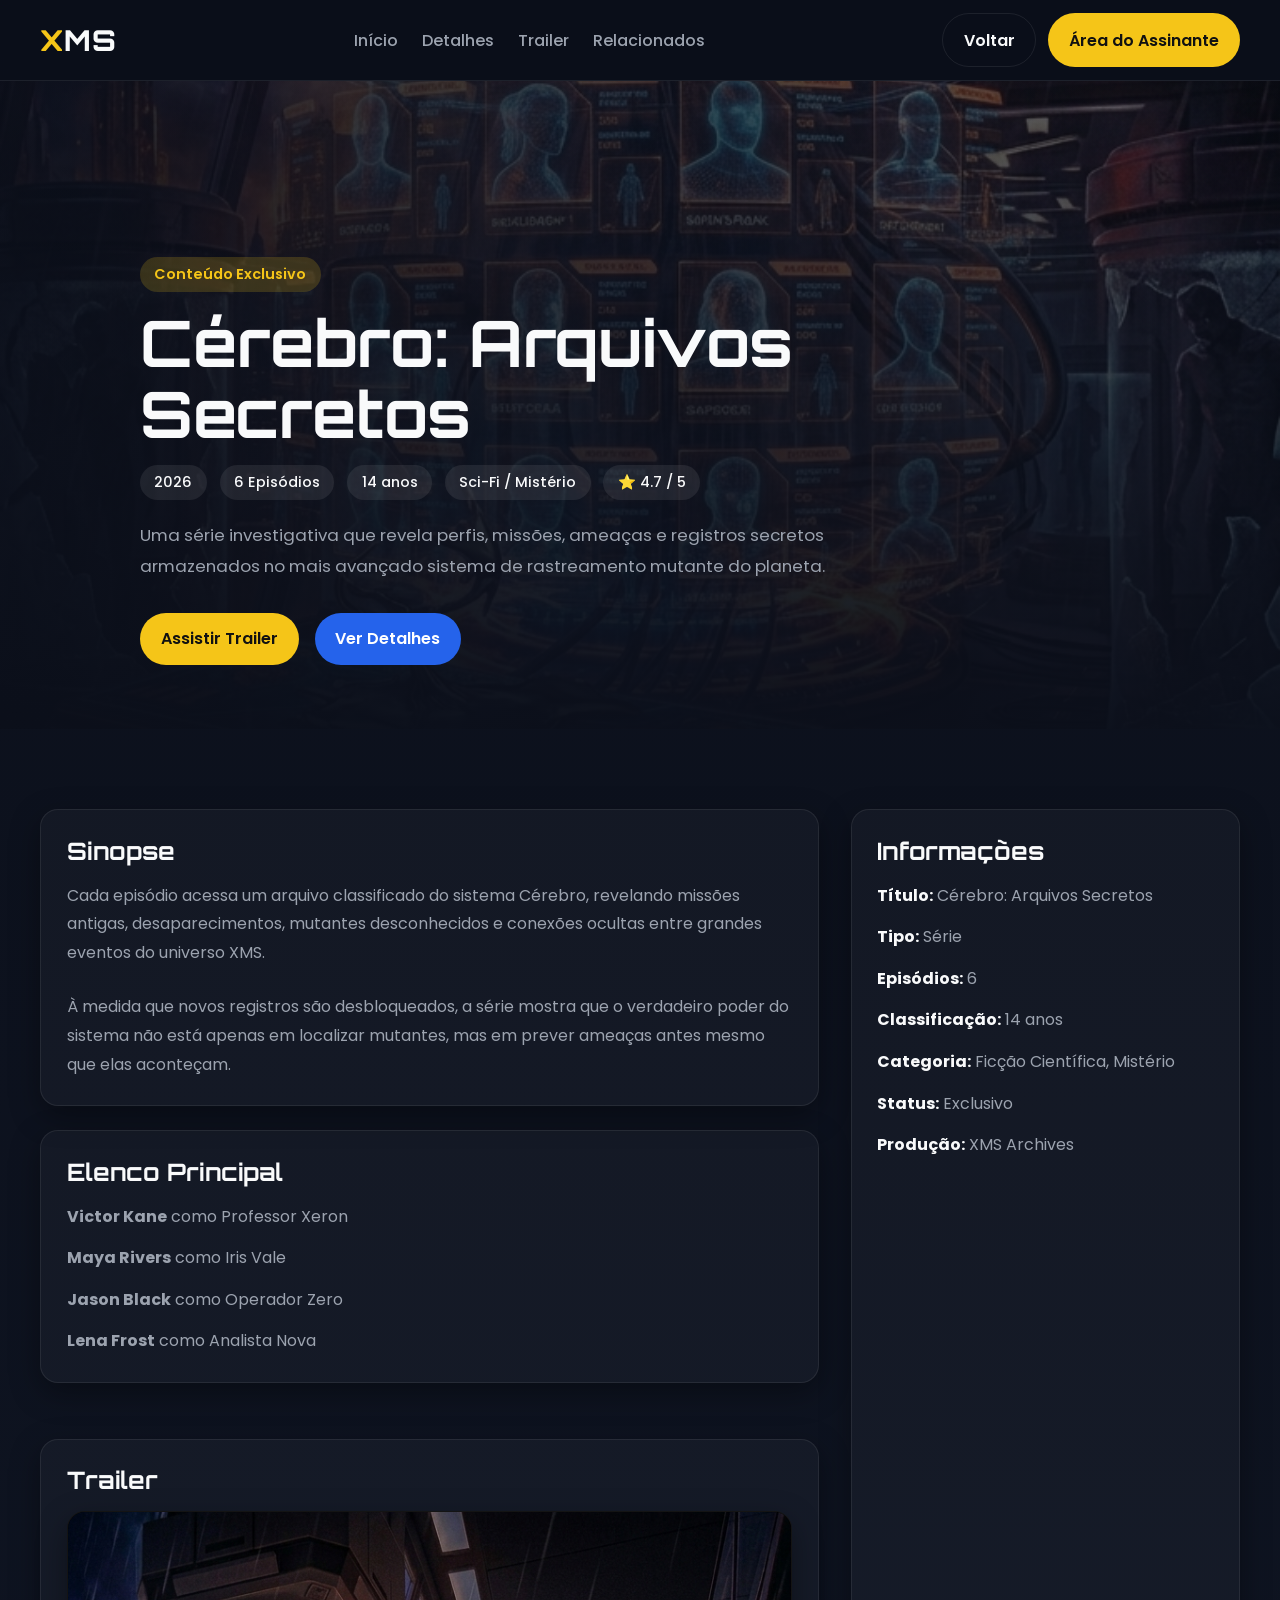
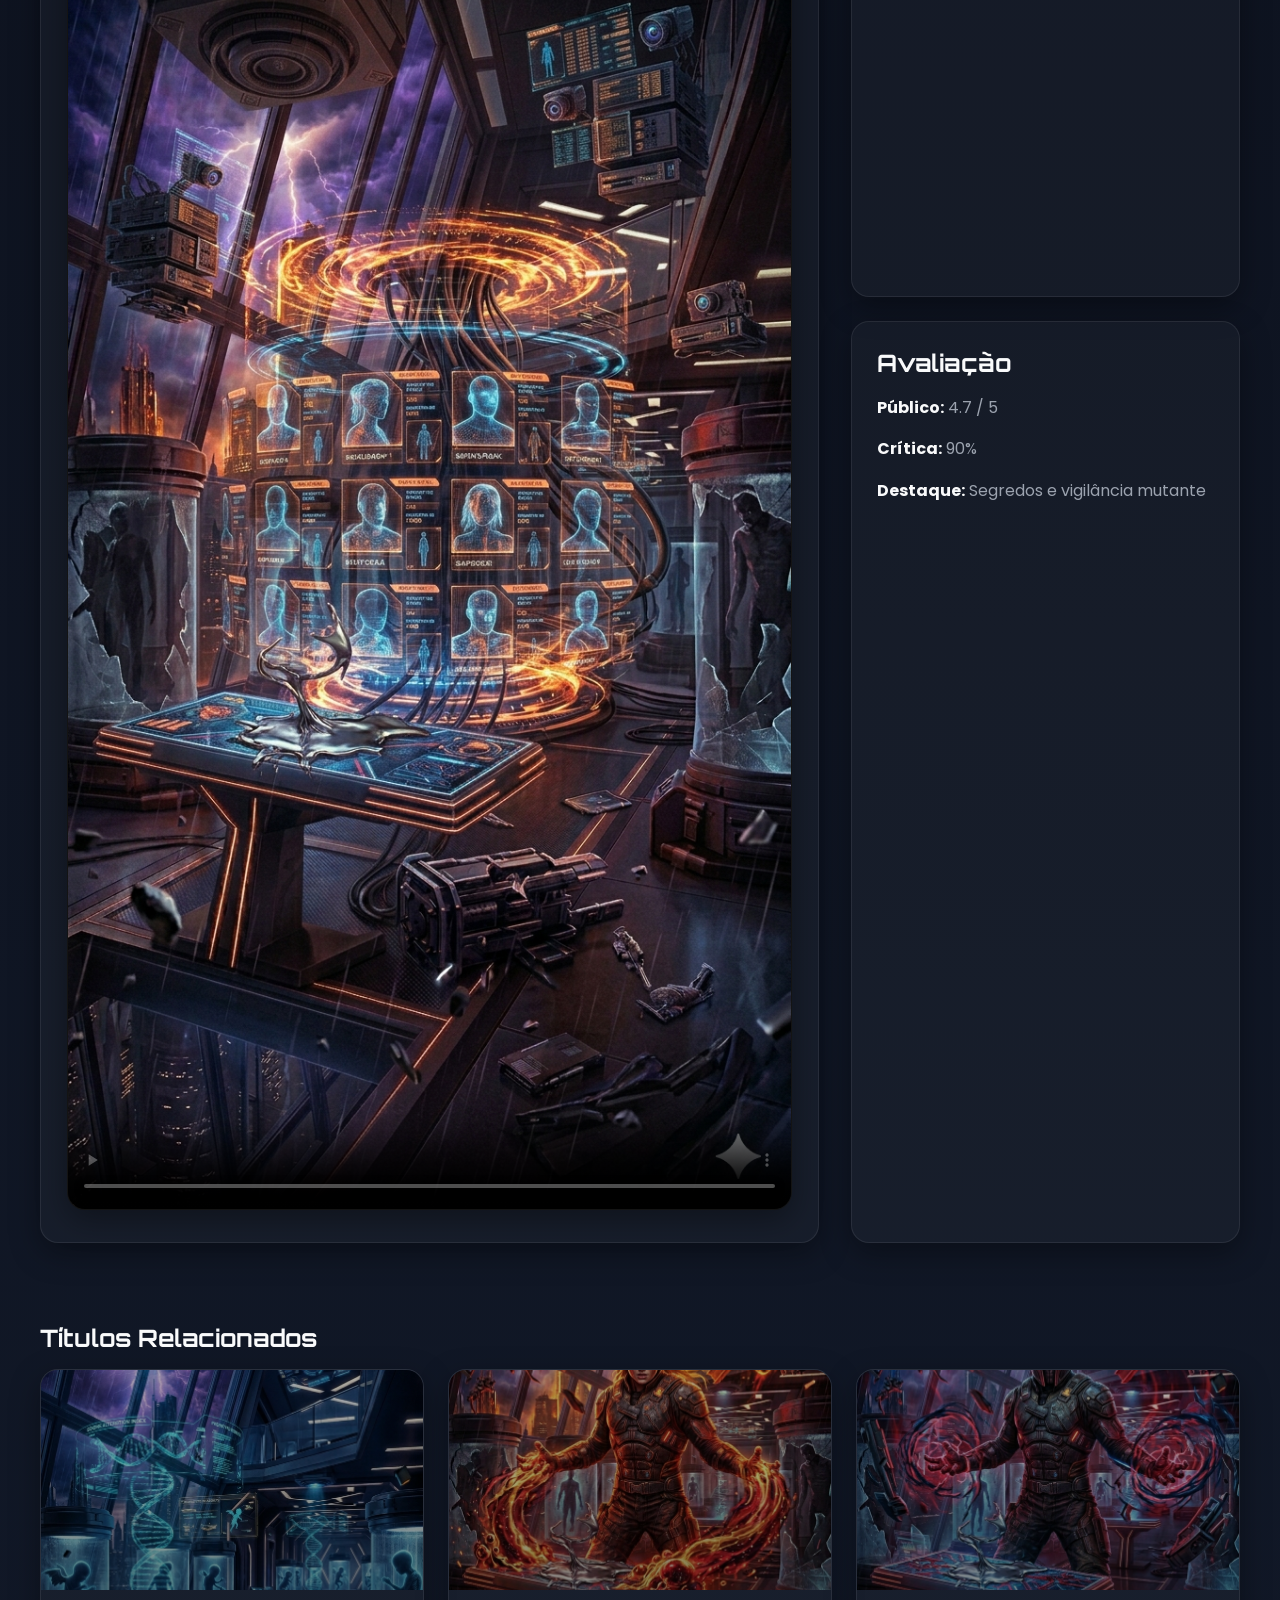
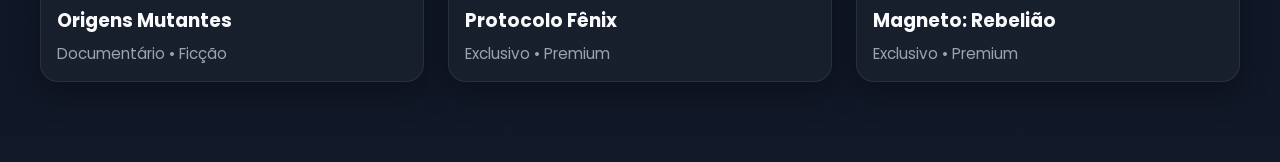
==== cerebro-secret-files.html @ 4f0c8105 "First  upload" ====
<!DOCTYPE html>
<html lang="pt-BR">
<head>
  <meta charset="UTF-8" />
  <meta name="viewport" content="width=device-width, initial-scale=1.0" />
  <title>Cérebro: Arquivos Secretos | XMS</title>

  <link rel="preconnect" href="https://fonts.googleapis.com" />
  <link rel="preconnect" href="https://fonts.gstatic.com" crossorigin />
  <link href="https://fonts.googleapis.com/css2?family=Orbitron:wght@500;700;800&family=Poppins:wght@300;400;500;600;700&display=swap" rel="stylesheet" />
  <link rel="stylesheet" href="css/details.css" />

  <style>
    .hero-details.cerebro-hero {
      background:
        linear-gradient(to top, rgba(11, 15, 26, 0.96), rgba(11, 15, 26, 0.25)),
        linear-gradient(to right, rgba(11, 15, 26, 0.88), rgba(11, 15, 26, 0.45)),
        url("assets/images/card-8.jpg") center/cover no-repeat;
    }
    .premium-lock { padding: 5rem 0; }
    .premium-lock-card {
      max-width: 860px; margin: 0 auto; background: rgba(255,255,255,.03);
      border: 1px solid rgba(245,197,24,.2); border-radius: 18px;
      box-shadow: 0 10px 30px rgba(0,0,0,.35); padding: 2rem; text-align: center;
    }
    .premium-lock-card h2 { font-family: "Orbitron", sans-serif; margin-bottom: 1rem; }
    .premium-lock-card p { color: #9ca3af; line-height: 1.8; margin-bottom: 1.5rem; }
    .premium-lock-actions { display:flex; gap:1rem; justify-content:center; flex-wrap:wrap; }
    .premium-hidden { display:none; }
  </style>
</head>
<body data-premium-page="true">
  <header class="header">
    <div class="container header-content">
      <a href="index.html" class="logo"><span class="logo-x">X</span>MS</a>
      <nav class="nav">
        <ul class="nav-list">
          <li><a href="index.html">Início</a></li>
          <li><a href="#details">Detalhes</a></li>
          <li><a href="#trailer">Trailer</a></li>
          <li><a href="#related">Relacionados</a></li>
        </ul>
      </nav>
      <div class="header-actions">
        <a href="index.html" class="btn btn-outline">Voltar</a>
        <a href="subscriber.html" class="btn btn-primary">Área do Assinante</a>
      </div>
    </div>
  </header>

  <main>
    <section class="hero-details cerebro-hero">
      <div class="container hero-details-content">
        <span class="hero-badge" style="background: rgba(245,197,24,.18); color:#f5c518;">Conteúdo Exclusivo</span>
        <h1>Cérebro: Arquivos Secretos</h1>
        <div class="hero-meta">
          <span class="meta-pill">2026</span>
          <span class="meta-pill">6 Episódios</span>
          <span class="meta-pill">14 anos</span>
          <span class="meta-pill">Sci-Fi / Mistério</span>
          <span class="meta-pill">⭐ 4.7 / 5</span>
        </div>
        <p class="hero-description">
          Uma série investigativa que revela perfis, missões, ameaças e registros secretos armazenados no mais avançado sistema de rastreamento mutante do planeta.
        </p>
        <div class="hero-buttons">
          <a href="#trailer" class="btn btn-primary">Assistir Trailer</a>
          <a href="#details" class="btn btn-secondary">Ver Detalhes</a>
        </div>
      </div>
    </section>

    <section class="premium-lock premium-hidden" id="premiumLock">
      <div class="container">
        <div class="premium-lock-card">
          <h2>Conteúdo disponível apenas para assinantes</h2>
          <p>Faça login para desbloquear esta série e acessar seus arquivos confidenciais.</p>
          <div class="premium-lock-actions">
            <a href="login.html" class="btn btn-primary">Fazer Login</a>
            <a href="register.html" class="btn btn-secondary">Criar Conta</a>
            <a href="index.html" class="btn btn-outline">Voltar</a>
          </div>
        </div>
      </div>
    </section>

    <section class="details-section premium-content" id="details">
      <div class="container details-grid">
        <div class="content-stack">
          <article class="details-card">
            <h2 class="section-title">Sinopse</h2>
            <p class="synopsis-text">
              Cada episódio acessa um arquivo classificado do sistema Cérebro, revelando missões antigas, desaparecimentos, mutantes desconhecidos e conexões ocultas entre grandes eventos do universo XMS.
            </p>
            <br />
            <p class="synopsis-text">
              À medida que novos registros são desbloqueados, a série mostra que o verdadeiro poder do sistema não está apenas em localizar mutantes, mas em prever ameaças antes mesmo que elas aconteçam.
            </p>
          </article>

          <article class="details-card">
            <h2 class="section-title">Elenco Principal</h2>
            <ul class="cast-list">
              <li><strong>Victor Kane</strong> como Professor Xeron</li>
              <li><strong>Maya Rivers</strong> como Iris Vale</li>
              <li><strong>Jason Black</strong> como Operador Zero</li>
              <li><strong>Lena Frost</strong> como Analista Nova</li>
            </ul>
          </article>

          <article class="details-card video-wrapper" id="trailer">
            <h2 class="section-title">Trailer</h2>
            <video class="video-player" controls poster="assets/images/card-8.jpg">
              <source src="assets/videos/cerebro-secret-files.mp4" type="video/mp4" />
              Seu navegador não suporta a reprodução de vídeo.
            </video>
          </article>
        </div>

        <aside class="content-stack">
          <article class="sidebar-card">
            <h2 class="section-title">Informações</h2>
            <ul class="info-list">
              <li><strong>Título:</strong> Cérebro: Arquivos Secretos</li>
              <li><strong>Tipo:</strong> Série</li>
              <li><strong>Episódios:</strong> 6</li>
              <li><strong>Classificação:</strong> 14 anos</li>
              <li><strong>Categoria:</strong> Ficção Científica, Mistério</li>
              <li><strong>Status:</strong> Exclusivo</li>
              <li><strong>Produção:</strong> XMS Archives</li>
            </ul>
          </article>

          <article class="sidebar-card">
            <h2 class="section-title">Avaliação</h2>
            <ul class="info-list">
              <li><strong>Público:</strong> 4.7 / 5</li>
              <li><strong>Crítica:</strong> 90%</li>
              <li><strong>Destaque:</strong> Segredos e vigilância mutante</li>
            </ul>
          </article>
        </aside>
      </div>
    </section>

    <section class="related-section premium-content" id="related">
      <div class="container">
        <h2 class="section-title">Títulos Relacionados</h2>
        <div class="related-grid">
          <a href="mutant-origins.html" class="related-card">
            <div class="related-image related-image-4"></div>
            <div class="related-body"><h3>Origens Mutantes</h3><p>Documentário • Ficção</p></div>
          </a>
          <a href="phoenix-protocol.html" class="related-card">
            <div class="related-image" style="background:linear-gradient(rgba(0,0,0,.25),rgba(0,0,0,.45)),url('assets/images/card-7.jpg') center/cover no-repeat;"></div>
            <div class="related-body"><h3>Protocolo Fênix</h3><p>Exclusivo • Premium</p></div>
          </a>
          <a href="magneto-rebellion.html" class="related-card">
            <div class="related-image" style="background:linear-gradient(rgba(0,0,0,.25),rgba(0,0,0,.45)),url('assets/images/card-6.jpg') center/cover no-repeat;"></div>
            <div class="related-body"><h3>Magneto: Rebelião</h3><p>Exclusivo • Premium</p></div>
          </a>
        </div>
      </div>
    </section>
  </main>

  <script src="js/data.js"></script>
  <script src="js/premium-access.js"></script>
</body>
</html>
---- css/details.css ----
:root {
  --color-bg: #0b0f1a;
  --color-bg-secondary: #121a2b;
  --color-surface: #182235;
  --color-primary: #f5c518;
  --color-primary-dark: #d4a90f;
  --color-secondary: #2563eb;
  --color-text: #f9fafb;
  --color-text-muted: #9ca3af;
  --color-border: rgba(255, 255, 255, 0.08);
  --color-success: #22c55e;
  --shadow-soft: 0 10px 30px rgba(0, 0, 0, 0.35);
  --radius-lg: 18px;
  --radius-md: 12px;
  --max-width: 1200px;
}

* {
  margin: 0;
  padding: 0;
  box-sizing: border-box;
}

html {
  scroll-behavior: smooth;
}

body {
  font-family: "Poppins", sans-serif;
  background: linear-gradient(180deg, #0b0f1a 0%, #111827 100%);
  color: var(--color-text);
}

a {
  text-decoration: none;
  color: inherit;
}

ul {
  list-style: none;
}

.container {
  width: min(100% - 2rem, var(--max-width));
  margin: 0 auto;
}

.header {
  position: sticky;
  top: 0;
  z-index: 100;
  backdrop-filter: blur(10px);
  background: rgba(11, 15, 26, 0.85);
  border-bottom: 1px solid var(--color-border);
}

.header-content {
  min-height: 80px;
  display: flex;
  align-items: center;
  justify-content: space-between;
  gap: 1.5rem;
}

.logo {
  font-family: "Orbitron", sans-serif;
  font-size: 1.8rem;
  font-weight: 800;
  letter-spacing: 1px;
}

.logo-x {
  color: var(--color-primary);
}

.nav-list {
  display: flex;
  gap: 1.5rem;
}

.nav-list a {
  color: var(--color-text-muted);
  font-weight: 500;
  transition: 0.3s;
}

.nav-list a:hover {
  color: var(--color-text);
}

.header-actions {
  display: flex;
  gap: 0.75rem;
}

.btn {
  display: inline-flex;
  align-items: center;
  justify-content: center;
  padding: 0.85rem 1.3rem;
  border-radius: 999px;
  font-weight: 600;
  transition: 0.3s ease;
  cursor: pointer;
  border: none;
}

.btn-primary {
  background: var(--color-primary);
  color: #111;
}

.btn-primary:hover {
  background: var(--color-primary-dark);
  transform: translateY(-2px);
}

.btn-secondary {
  background: var(--color-secondary);
  color: white;
}

.btn-secondary:hover {
  transform: translateY(-2px);
}

.btn-outline {
  border: 1px solid var(--color-border);
  color: var(--color-text);
  background: transparent;
}

.btn-outline:hover {
  background: rgba(255, 255, 255, 0.06);
}

.hero-details {
  position: relative;
  min-height: 72vh;
  display: flex;
  align-items: end;
  background:
    linear-gradient(to top, rgba(11, 15, 26, 0.96), rgba(11, 15, 26, 0.25)),
    linear-gradient(to right, rgba(11, 15, 26, 0.88), rgba(11, 15, 26, 0.45)),
    url("../assets/images/card-1.jpg") center 30% /cover no-repeat;
  padding: 6rem 0 4rem;
}

.hero-details-content {
  max-width: 760px;
}

.hero-badge {
  display: inline-block;
  margin-bottom: 1rem;
  padding: 0.45rem 0.9rem;
  border-radius: 999px;
  background: rgba(37, 99, 235, 0.18);
  color: #8ab4ff;
  font-size: 0.9rem;
  font-weight: 600;
}

.hero-details h1 {
  font-family: "Orbitron", sans-serif;
  font-size: clamp(2.2rem, 5vw, 4rem);
  line-height: 1.1;
  margin-bottom: 1rem;
}

.hero-meta {
  display: flex;
  flex-wrap: wrap;
  gap: 0.8rem;
  margin-bottom: 1.25rem;
}

.meta-pill {
  padding: 0.45rem 0.9rem;
  border-radius: 999px;
  background: rgba(255, 255, 255, 0.08);
  color: var(--color-text);
  font-size: 0.9rem;
  font-weight: 500;
}

.hero-description {
  color: var(--color-text-muted);
  font-size: 1.05rem;
  line-height: 1.8;
  margin-bottom: 2rem;
  max-width: 720px;
}

.hero-buttons {
  display: flex;
  flex-wrap: wrap;
  gap: 1rem;
}

.details-section {
  padding: 5rem 0;
}

.details-grid {
  display: grid;
  grid-template-columns: 2fr 1fr;
  gap: 2rem;
}

.details-card,
.sidebar-card,
.related-card {
  background: rgba(255, 255, 255, 0.03);
  border: 1px solid var(--color-border);
  border-radius: var(--radius-lg);
  box-shadow: var(--shadow-soft);
}

.details-card,
.sidebar-card {
  padding: 1.6rem;
}

.section-title {
  font-family: "Orbitron", sans-serif;
  font-size: 1.5rem;
  margin-bottom: 1rem;
}

.synopsis-text,
.cast-list li,
.info-list li {
  color: var(--color-text-muted);
  line-height: 1.8;
}

.cast-list,
.info-list {
  display: grid;
  gap: 0.8rem;
}

.info-list strong {
  color: var(--color-text);
}

.content-stack {
  display: grid;
  gap: 1.5rem;
}

.video-wrapper {
  margin-top: 2rem;
}

.video-player {
  width: 100%;
  border-radius: var(--radius-lg);
  border: 1px solid var(--color-border);
  box-shadow: var(--shadow-soft);
  background: #000;
}

.related-section {
  padding-bottom: 5rem;
}

.related-grid {
  display: grid;
  grid-template-columns: repeat(3, 1fr);
  gap: 1.5rem;
}

.related-card {
  overflow: hidden;
  transition: 0.3s ease;
}

.related-card:hover {
  transform: translateY(-8px);
}

.related-image {
  height: 220px;
  background-size: cover;
  background-position: center 30%;
}

.related-body {
  padding: 1rem;
}

.related-body h3 {
  margin-bottom: 0.45rem;
}

.related-body p {
  color: var(--color-text-muted);
  font-size: 0.95rem;
}

/* Related images */
.related-image-2 {
  background:
    linear-gradient(rgba(0,0,0,0.25), rgba(0,0,0,0.45)),
    url("../assets/images/card-2.jpg") center 30% /cover no-repeat;
}

.related-image-3 {
  background:
    linear-gradient(rgba(0,0,0,0.25), rgba(0,0,0,0.45)),
    url("../assets/images/card-3.jpg") center 30% /cover no-repeat;
}

.related-image-4 {
  background:
    linear-gradient(rgba(0,0,0,0.25), rgba(0,0,0,0.45)),
    url("../assets/images/card-4.jpg") center 30% /cover no-repeat;
}

@media (max-width: 992px) {
  .header-content {
    flex-wrap: wrap;
    padding: 1rem 0;
  }

  .nav {
    width: 100%;
  }

  .nav-list {
    justify-content: center;
    flex-wrap: wrap;
  }

  .header-actions {
    width: 100%;
    justify-content: center;
  }

  .details-grid {
    grid-template-columns: 1fr;
  }

  .related-grid {
    grid-template-columns: 1fr;
  }
}
@media (min-width: 1200px) {
  .hero-details-content {
    max-width: 1000px;
  }
}
@media (max-width: 640px) {
  .hero-details {
    min-height: 65vh;
    padding: 5rem 0 3rem;
  }

  .hero-details h1 {
    font-size: 2.1rem;
  }

  .btn {
    width: 100%;
  }

  .hero-buttons {
    flex-direction: column;
  }
}
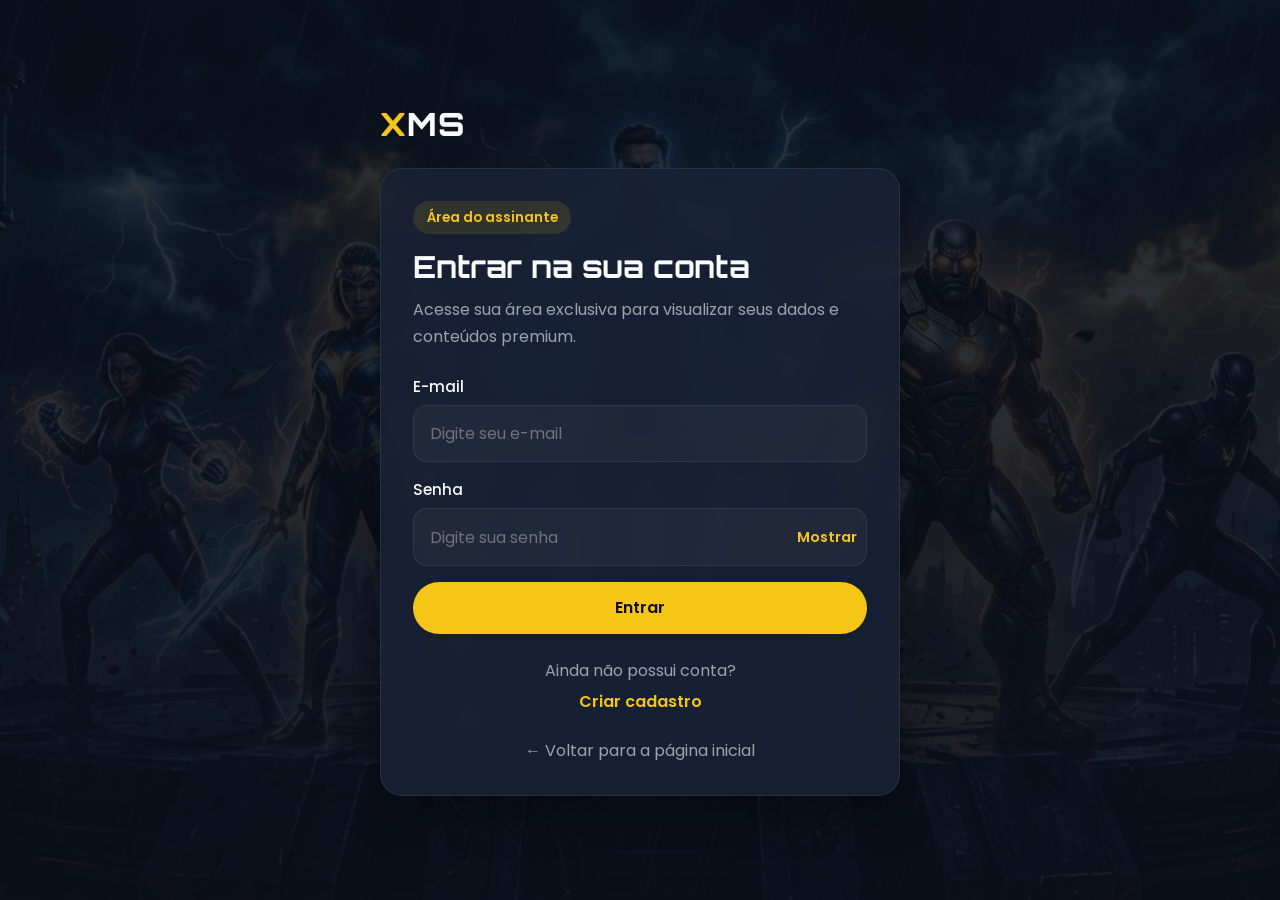
==== commit e4c65f6e: "CSS refactor and new details page" ====
--- a/cerebro-secret-files.html
+++ b/cerebro-secret-files.html
@@ -8,31 +8,18 @@
   <link rel="preconnect" href="https://fonts.googleapis.com" />
   <link rel="preconnect" href="https://fonts.gstatic.com" crossorigin />
   <link href="https://fonts.googleapis.com/css2?family=Orbitron:wght@500;700;800&family=Poppins:wght@300;400;500;600;700&display=swap" rel="stylesheet" />
+
+  <link rel="stylesheet" href="css/global.css" />
   <link rel="stylesheet" href="css/details.css" />
-
-  <style>
-    .hero-details.cerebro-hero {
-      background:
-        linear-gradient(to top, rgba(11, 15, 26, 0.96), rgba(11, 15, 26, 0.25)),
-        linear-gradient(to right, rgba(11, 15, 26, 0.88), rgba(11, 15, 26, 0.45)),
-        url("assets/images/card-8.jpg") center/cover no-repeat;
-    }
-    .premium-lock { padding: 5rem 0; }
-    .premium-lock-card {
-      max-width: 860px; margin: 0 auto; background: rgba(255,255,255,.03);
-      border: 1px solid rgba(245,197,24,.2); border-radius: 18px;
-      box-shadow: 0 10px 30px rgba(0,0,0,.35); padding: 2rem; text-align: center;
-    }
-    .premium-lock-card h2 { font-family: "Orbitron", sans-serif; margin-bottom: 1rem; }
-    .premium-lock-card p { color: #9ca3af; line-height: 1.8; margin-bottom: 1.5rem; }
-    .premium-lock-actions { display:flex; gap:1rem; justify-content:center; flex-wrap:wrap; }
-    .premium-hidden { display:none; }
-  </style>
+  <link rel="stylesheet" href="css/media-assets.css" />
 </head>
-<body data-premium-page="true">
+<body data-access="premium">
   <header class="header">
     <div class="container header-content">
-      <a href="index.html" class="logo"><span class="logo-x">X</span>MS</a>
+      <a href="index.html" class="logo">
+        <span class="logo-x">X</span>MS
+      </a>
+
       <nav class="nav">
         <ul class="nav-list">
           <li><a href="index.html">Início</a></li>
@@ -41,6 +28,7 @@
           <li><a href="#related">Relacionados</a></li>
         </ul>
       </nav>
+
       <div class="header-actions">
         <a href="index.html" class="btn btn-outline">Voltar</a>
         <a href="subscriber.html" class="btn btn-primary">Área do Assinante</a>
@@ -49,66 +37,57 @@
   </header>
 
   <main>
-    <section class="hero-details cerebro-hero">
+    <section class="hero-details bg-poster-8">
       <div class="container hero-details-content">
-        <span class="hero-badge" style="background: rgba(245,197,24,.18); color:#f5c518;">Conteúdo Exclusivo</span>
-        <h1>Cérebro: Arquivos Secretos</h1>
+        <span class="hero-badge hero-badge--premium">Conteúdo Exclusivo</span>
+
+        <h1 class="hero-title">Cérebro: Arquivos Secretos</h1>
+
         <div class="hero-meta">
           <span class="meta-pill">2026</span>
-          <span class="meta-pill">6 Episódios</span>
+          <span class="meta-pill">1h 44min</span>
           <span class="meta-pill">14 anos</span>
-          <span class="meta-pill">Sci-Fi / Mistério</span>
+          <span class="meta-pill">Mistério / Ficção Científica</span>
           <span class="meta-pill">⭐ 4.7 / 5</span>
         </div>
+
         <p class="hero-description">
-          Uma série investigativa que revela perfis, missões, ameaças e registros secretos armazenados no mais avançado sistema de rastreamento mutante do planeta.
+          Um conjunto de arquivos ocultos revela registros secretos sobre mutantes desaparecidos, experimentos proibidos e eventos que nunca deveriam ter sido descobertos.
         </p>
-        <div class="hero-buttons">
+
+        <div class="hero-actions">
           <a href="#trailer" class="btn btn-primary">Assistir Trailer</a>
           <a href="#details" class="btn btn-secondary">Ver Detalhes</a>
         </div>
       </div>
     </section>
 
-    <section class="premium-lock premium-hidden" id="premiumLock">
-      <div class="container">
-        <div class="premium-lock-card">
-          <h2>Conteúdo disponível apenas para assinantes</h2>
-          <p>Faça login para desbloquear esta série e acessar seus arquivos confidenciais.</p>
-          <div class="premium-lock-actions">
-            <a href="login.html" class="btn btn-primary">Fazer Login</a>
-            <a href="register.html" class="btn btn-secondary">Criar Conta</a>
-            <a href="index.html" class="btn btn-outline">Voltar</a>
-          </div>
-        </div>
-      </div>
-    </section>
-
-    <section class="details-section premium-content" id="details">
+    <section class="details-section" id="details">
       <div class="container details-grid">
         <div class="content-stack">
           <article class="details-card">
             <h2 class="section-title">Sinopse</h2>
             <p class="synopsis-text">
-              Cada episódio acessa um arquivo classificado do sistema Cérebro, revelando missões antigas, desaparecimentos, mutantes desconhecidos e conexões ocultas entre grandes eventos do universo XMS.
+              Uma sequência de arquivos criptografados encontrados dentro do sistema Cérebro expõe missões apagadas, identidades ocultas e operações conduzidas fora de qualquer protocolo oficial. O que parecia ser apenas um banco de dados se transforma em uma ameaça real.
             </p>
             <br />
             <p class="synopsis-text">
-              À medida que novos registros são desbloqueados, a série mostra que o verdadeiro poder do sistema não está apenas em localizar mutantes, mas em prever ameaças antes mesmo que elas aconteçam.
+              Conforme os registros são decodificados, surge um quebra-cabeça envolvendo desaparecimentos, manipulação genética e uma rede de vigilância que monitorava mutantes muito antes de eles sequer entenderem seus próprios poderes.
             </p>
           </article>
 
           <article class="details-card">
             <h2 class="section-title">Elenco Principal</h2>
             <ul class="cast-list">
-              <li><strong>Victor Kane</strong> como Professor Xeron</li>
-              <li><strong>Maya Rivers</strong> como Iris Vale</li>
-              <li><strong>Jason Black</strong> como Operador Zero</li>
-              <li><strong>Lena Frost</strong> como Analista Nova</li>
+              <li><strong>Victor Lane</strong> como Dr. Elias Xeron</li>
+              <li><strong>Maya Frost</strong> como Nora Vale</li>
+              <li><strong>Ryan Cole</strong> como Logan Ward</li>
+              <li><strong>Emma Vale</strong> como Jean Ardent</li>
+              <li><strong>Leo Carter</strong> como Ethan Ward</li>
             </ul>
           </article>
 
-          <article class="details-card video-wrapper" id="trailer">
+          <article class="details-card" id="trailer">
             <h2 class="section-title">Trailer</h2>
             <video class="video-player" controls poster="assets/images/card-8.jpg">
               <source src="assets/videos/cerebro-secret-files.mp4" type="video/mp4" />
@@ -122,11 +101,14 @@
             <h2 class="section-title">Informações</h2>
             <ul class="info-list">
               <li><strong>Título:</strong> Cérebro: Arquivos Secretos</li>
-              <li><strong>Tipo:</strong> Série</li>
-              <li><strong>Episódios:</strong> 6</li>
+              <li><strong>Tipo:</strong> Especial</li>
+              <li><strong>Ano:</strong> 2026</li>
+              <li><strong>Duração:</strong> 1h 44min</li>
               <li><strong>Classificação:</strong> 14 anos</li>
-              <li><strong>Categoria:</strong> Ficção Científica, Mistério</li>
+              <li><strong>Categoria:</strong> Mistério, Ficção Científica</li>
+              <li><strong>Idioma:</strong> Português / Inglês</li>
               <li><strong>Status:</strong> Exclusivo</li>
+              <li><strong>Direção:</strong> Helena Cross</li>
               <li><strong>Produção:</strong> XMS Archives</li>
             </ul>
           </article>
@@ -135,29 +117,54 @@
             <h2 class="section-title">Avaliação</h2>
             <ul class="info-list">
               <li><strong>Público:</strong> 4.7 / 5</li>
-              <li><strong>Crítica:</strong> 90%</li>
-              <li><strong>Destaque:</strong> Segredos e vigilância mutante</li>
+              <li><strong>Crítica:</strong> 91%</li>
+              <li><strong>Popularidade:</strong> Alta</li>
+              <li><strong>Destaque:</strong> Arquivos secretos e mistério</li>
+            </ul>
+          </article>
+
+          <article class="sidebar-card">
+            <h2 class="section-title">Disponibilidade</h2>
+            <ul class="info-list">
+              <li><strong>Plano Free:</strong> Indisponível</li>
+              <li><strong>Plano Basic:</strong> Indisponível</li>
+              <li><strong>Plano Premium:</strong> Disponível</li>
             </ul>
           </article>
         </aside>
       </div>
     </section>
 
-    <section class="related-section premium-content" id="related">
+    <section class="related-section" id="related">
       <div class="container">
-        <h2 class="section-title">Títulos Relacionados</h2>
+        <div class="section-header">
+          <h2>Títulos Relacionados</h2>
+          <p>Explore outros conteúdos do catálogo mutante da XMS.</p>
+        </div>
+
         <div class="related-grid">
+          <a href="phoenix-protocol.html" class="related-card">
+            <div class="related-image bg-poster-7"></div>
+            <div class="related-body">
+              <h3>Protocolo Fênix</h3>
+              <p>Exclusivo • Premium</p>
+            </div>
+          </a>
+
           <a href="mutant-origins.html" class="related-card">
-            <div class="related-image related-image-4"></div>
-            <div class="related-body"><h3>Origens Mutantes</h3><p>Documentário • Ficção</p></div>
+            <div class="related-image bg-poster-4"></div>
+            <div class="related-body">
+              <h3>Origens Mutantes</h3>
+              <p>Documentário • Ficção</p>
+            </div>
           </a>
-          <a href="phoenix-protocol.html" class="related-card">
-            <div class="related-image" style="background:linear-gradient(rgba(0,0,0,.25),rgba(0,0,0,.45)),url('assets/images/card-7.jpg') center/cover no-repeat;"></div>
-            <div class="related-body"><h3>Protocolo Fênix</h3><p>Exclusivo • Premium</p></div>
-          </a>
-          <a href="magneto-rebellion.html" class="related-card">
-            <div class="related-image" style="background:linear-gradient(rgba(0,0,0,.25),rgba(0,0,0,.45)),url('assets/images/card-6.jpg') center/cover no-repeat;"></div>
-            <div class="related-body"><h3>Magneto: Rebelião</h3><p>Exclusivo • Premium</p></div>
+
+          <a href="wolverine-classified.html" class="related-card">
+            <div class="related-image bg-poster-5"></div>
+            <div class="related-body">
+              <h3>Wolverine: Classificado</h3>
+              <p>Exclusivo • Premium</p>
+            </div>
           </a>
         </div>
       </div>
@@ -165,6 +172,6 @@
   </main>
 
   <script src="js/data.js"></script>
-  <script src="js/premium-access.js"></script>
+  <script src="js/details-access.js"></script>
 </body>
 </html>
--- a/css/global.css
+++ b/css/global.css
@@ -0,0 +1,291 @@
+:root {
+  --color-bg: #0b0f1a;
+  --color-bg-secondary: #121a2b;
+  --color-surface: #182235;
+  --color-primary: #f5c518;
+  --color-primary-dark: #d4a90f;
+  --color-secondary: #2563eb;
+  --color-text: #f9fafb;
+  --color-text-muted: #9ca3af;
+  --color-border: rgba(255, 255, 255, 0.08);
+  --color-success: #22c55e;
+  --color-error: #ef4444;
+  --shadow-soft: 0 10px 30px rgba(0, 0, 0, 0.35);
+  --radius-lg: 18px;
+  --radius-md: 12px;
+  --max-width: 1200px;
+}
+
+* {
+  margin: 0;
+  padding: 0;
+  box-sizing: border-box;
+}
+
+html {
+  scroll-behavior: smooth;
+}
+
+body {
+  font-family: "Poppins", sans-serif;
+  background: linear-gradient(180deg, #0b0f1a 0%, #111827 100%);
+  color: var(--color-text);
+}
+
+img,
+video {
+  display: block;
+  max-width: 100%;
+}
+
+a {
+  text-decoration: none;
+  color: inherit;
+}
+
+ul {
+  list-style: none;
+}
+
+button,
+input,
+select,
+textarea {
+  font: inherit;
+}
+
+.container {
+  width: min(100% - 2rem, var(--max-width));
+  margin: 0 auto;
+}
+
+/* Header */
+.header {
+  position: sticky;
+  top: 0;
+  z-index: 100;
+  backdrop-filter: blur(10px);
+  background: rgba(11, 15, 26, 0.85);
+  border-bottom: 1px solid var(--color-border);
+}
+
+.header-content {
+  min-height: 80px;
+  display: flex;
+  align-items: center;
+  justify-content: space-between;
+  gap: 1.5rem;
+}
+
+.logo {
+  font-family: "Orbitron", sans-serif;
+  font-size: 1.8rem;
+  font-weight: 800;
+  letter-spacing: 1px;
+}
+
+.logo-x {
+  color: var(--color-primary);
+}
+
+.nav-list {
+  display: flex;
+  gap: 1.5rem;
+}
+
+.nav-list a {
+  color: var(--color-text-muted);
+  font-weight: 500;
+  transition: 0.3s ease;
+}
+
+.nav-list a:hover {
+  color: var(--color-text);
+}
+
+.header-actions {
+  display: flex;
+  align-items: center;
+  gap: 0.75rem;
+}
+
+/* Buttons */
+.btn {
+  display: inline-flex;
+  align-items: center;
+  justify-content: center;
+  padding: 0.85rem 1.3rem;
+  border-radius: 999px;
+  font-weight: 600;
+  transition: 0.3s ease;
+  cursor: pointer;
+  border: none;
+}
+
+.btn-primary {
+  background: var(--color-primary);
+  color: #111;
+}
+
+.btn-primary:hover {
+  background: var(--color-primary-dark);
+  transform: translateY(-2px);
+}
+
+.btn-secondary {
+  background: var(--color-secondary);
+  color: #fff;
+}
+
+.btn-secondary:hover {
+  transform: translateY(-2px);
+}
+
+.btn-outline {
+  background: transparent;
+  color: var(--color-text);
+  border: 1px solid var(--color-border);
+}
+
+.btn-outline:hover {
+  background: rgba(255, 255, 255, 0.06);
+}
+
+.btn-outline-danger {
+  background: transparent;
+  color: #fca5a5;
+  border: 1px solid rgba(239, 68, 68, 0.3);
+}
+
+.btn-outline-danger:hover {
+  background: rgba(239, 68, 68, 0.08);
+}
+
+/* Section headers */
+.section-header {
+  margin-bottom: 2rem;
+}
+
+.section-header h2,
+.section-title {
+  font-family: "Orbitron", sans-serif;
+  font-size: 2rem;
+  margin-bottom: 0.5rem;
+}
+
+.section-header p {
+  color: var(--color-text-muted);
+}
+
+/* Generic cards */
+.content-card {
+  display: block;
+  background: rgba(255, 255, 255, 0.03);
+  border: 1px solid var(--color-border);
+  border-radius: var(--radius-lg);
+  overflow: hidden;
+  box-shadow: var(--shadow-soft);
+  transition: 0.3s ease;
+}
+
+.content-card:hover {
+  transform: translateY(-8px);
+}
+
+.card-image {
+  position: relative;
+  height: 260px;
+  background-size: cover;
+  background-repeat: no-repeat;
+  background-position: center 15%;
+}
+
+.card-body {
+  padding: 1rem;
+}
+
+.card-body h3 {
+  margin-bottom: 0.4rem;
+  font-size: 1.05rem;
+}
+
+.card-body p {
+  color: var(--color-text-muted);
+  font-size: 0.95rem;
+}
+
+.badge {
+  position: absolute;
+  top: 12px;
+  left: 12px;
+  padding: 0.35rem 0.75rem;
+  border-radius: 999px;
+  font-size: 0.75rem;
+  font-weight: 700;
+}
+
+.badge-free {
+  background: var(--color-secondary);
+  color: #fff;
+}
+
+.badge-premium {
+  background: var(--color-primary);
+  color: #111;
+}
+
+/* Footer */
+.footer {
+  padding: 2rem 0;
+  border-top: 1px solid var(--color-border);
+  background: rgba(0, 0, 0, 0.2);
+}
+
+.footer-content {
+  text-align: center;
+  color: var(--color-text-muted);
+}
+
+.footer-content p:first-child {
+  color: var(--color-text);
+  margin-bottom: 0.5rem;
+}
+
+/* Utility */
+.text-muted {
+  color: var(--color-text-muted);
+}
+
+/* Responsive */
+@media (min-width: 1200px) {
+  .card-image {
+    background-position: center 12%;
+  }
+}
+
+@media (max-width: 992px) {
+  .header-content {
+    flex-wrap: wrap;
+    padding: 1rem 0;
+  }
+
+  .nav {
+    width: 100%;
+  }
+
+  .nav-list {
+    justify-content: center;
+    flex-wrap: wrap;
+  }
+
+  .header-actions {
+    width: 100%;
+    justify-content: center;
+  }
+}
+
+@media (max-width: 640px) {
+  .btn {
+    width: 100%;
+  }
+}
--- a/css/details.css
+++ b/css/details.css
@@ -1,149 +1,12 @@
-:root {
-  --color-bg: #0b0f1a;
-  --color-bg-secondary: #121a2b;
-  --color-surface: #182235;
-  --color-primary: #f5c518;
-  --color-primary-dark: #d4a90f;
-  --color-secondary: #2563eb;
-  --color-text: #f9fafb;
-  --color-text-muted: #9ca3af;
-  --color-border: rgba(255, 255, 255, 0.08);
-  --color-success: #22c55e;
-  --shadow-soft: 0 10px 30px rgba(0, 0, 0, 0.35);
-  --radius-lg: 18px;
-  --radius-md: 12px;
-  --max-width: 1200px;
-}
-
-* {
-  margin: 0;
-  padding: 0;
-  box-sizing: border-box;
-}
-
-html {
-  scroll-behavior: smooth;
-}
-
-body {
-  font-family: "Poppins", sans-serif;
-  background: linear-gradient(180deg, #0b0f1a 0%, #111827 100%);
-  color: var(--color-text);
-}
-
-a {
-  text-decoration: none;
-  color: inherit;
-}
-
-ul {
-  list-style: none;
-}
-
-.container {
-  width: min(100% - 2rem, var(--max-width));
-  margin: 0 auto;
-}
-
-.header {
-  position: sticky;
-  top: 0;
-  z-index: 100;
-  backdrop-filter: blur(10px);
-  background: rgba(11, 15, 26, 0.85);
-  border-bottom: 1px solid var(--color-border);
-}
-
-.header-content {
-  min-height: 80px;
-  display: flex;
-  align-items: center;
-  justify-content: space-between;
-  gap: 1.5rem;
-}
-
-.logo {
-  font-family: "Orbitron", sans-serif;
-  font-size: 1.8rem;
-  font-weight: 800;
-  letter-spacing: 1px;
-}
-
-.logo-x {
-  color: var(--color-primary);
-}
-
-.nav-list {
-  display: flex;
-  gap: 1.5rem;
-}
-
-.nav-list a {
-  color: var(--color-text-muted);
-  font-weight: 500;
-  transition: 0.3s;
-}
-
-.nav-list a:hover {
-  color: var(--color-text);
-}
-
-.header-actions {
-  display: flex;
-  gap: 0.75rem;
-}
-
-.btn {
-  display: inline-flex;
-  align-items: center;
-  justify-content: center;
-  padding: 0.85rem 1.3rem;
-  border-radius: 999px;
-  font-weight: 600;
-  transition: 0.3s ease;
-  cursor: pointer;
-  border: none;
-}
-
-.btn-primary {
-  background: var(--color-primary);
-  color: #111;
-}
-
-.btn-primary:hover {
-  background: var(--color-primary-dark);
-  transform: translateY(-2px);
-}
-
-.btn-secondary {
-  background: var(--color-secondary);
-  color: white;
-}
-
-.btn-secondary:hover {
-  transform: translateY(-2px);
-}
-
-.btn-outline {
-  border: 1px solid var(--color-border);
-  color: var(--color-text);
-  background: transparent;
-}
-
-.btn-outline:hover {
-  background: rgba(255, 255, 255, 0.06);
-}
-
 .hero-details {
   position: relative;
   min-height: 72vh;
   display: flex;
   align-items: end;
-  background:
-    linear-gradient(to top, rgba(11, 15, 26, 0.96), rgba(11, 15, 26, 0.25)),
-    linear-gradient(to right, rgba(11, 15, 26, 0.88), rgba(11, 15, 26, 0.45)),
-    url("../assets/images/card-1.jpg") center 30% /cover no-repeat;
   padding: 6rem 0 4rem;
+  background-size: cover;
+  background-repeat: no-repeat;
+  background-position: center 15%;
 }
 
 .hero-details-content {
@@ -161,7 +24,12 @@
   font-weight: 600;
 }
 
-.hero-details h1 {
+.hero-badge--premium {
+  background: rgba(245, 197, 24, 0.18);
+  color: var(--color-primary);
+}
+
+.hero-title {
   font-family: "Orbitron", sans-serif;
   font-size: clamp(2.2rem, 5vw, 4rem);
   line-height: 1.1;
@@ -192,7 +60,7 @@
   max-width: 720px;
 }
 
-.hero-buttons {
+.hero-actions {
   display: flex;
   flex-wrap: wrap;
   gap: 1rem;
@@ -206,6 +74,11 @@
   display: grid;
   grid-template-columns: 2fr 1fr;
   gap: 2rem;
+}
+
+.content-stack {
+  display: grid;
+  gap: 1.5rem;
 }
 
 .details-card,
@@ -222,12 +95,6 @@
   padding: 1.6rem;
 }
 
-.section-title {
-  font-family: "Orbitron", sans-serif;
-  font-size: 1.5rem;
-  margin-bottom: 1rem;
-}
-
 .synopsis-text,
 .cast-list li,
 .info-list li {
@@ -241,25 +108,19 @@
   gap: 0.8rem;
 }
 
-.info-list strong {
+.info-list strong,
+.cast-list strong {
   color: var(--color-text);
-}
-
-.content-stack {
-  display: grid;
-  gap: 1.5rem;
-}
-
-.video-wrapper {
-  margin-top: 2rem;
 }
 
 .video-player {
   width: 100%;
+  aspect-ratio: 16 / 9;
   border-radius: var(--radius-lg);
   border: 1px solid var(--color-border);
   box-shadow: var(--shadow-soft);
   background: #000;
+  object-fit: contain;
 }
 
 .related-section {
@@ -273,6 +134,7 @@
 }
 
 .related-card {
+  display: block;
   overflow: hidden;
   transition: 0.3s ease;
 }
@@ -284,7 +146,8 @@
 .related-image {
   height: 220px;
   background-size: cover;
-  background-position: center 30%;
+  background-repeat: no-repeat;
+  background-position: center 15%;
 }
 
 .related-body {
@@ -300,45 +163,53 @@
   font-size: 0.95rem;
 }
 
-/* Related images */
-.related-image-2 {
-  background:
-    linear-gradient(rgba(0,0,0,0.25), rgba(0,0,0,0.45)),
-    url("../assets/images/card-2.jpg") center 30% /cover no-repeat;
-}
-
-.related-image-3 {
-  background:
-    linear-gradient(rgba(0,0,0,0.25), rgba(0,0,0,0.45)),
-    url("../assets/images/card-3.jpg") center 30% /cover no-repeat;
-}
-
-.related-image-4 {
-  background:
-    linear-gradient(rgba(0,0,0,0.25), rgba(0,0,0,0.45)),
-    url("../assets/images/card-4.jpg") center 30% /cover no-repeat;
+/* Premium lock */
+.premium-lock {
+  padding: 5rem 0;
+}
+
+.premium-lock-card {
+  max-width: 860px;
+  margin: 0 auto;
+  background: rgba(255, 255, 255, 0.03);
+  border: 1px solid rgba(245, 197, 24, 0.2);
+  border-radius: var(--radius-lg);
+  box-shadow: var(--shadow-soft);
+  padding: 2rem;
+  text-align: center;
+}
+
+.premium-lock-title {
+  font-family: "Orbitron", sans-serif;
+  margin-bottom: 1rem;
+  font-size: 1.8rem;
+}
+
+.premium-lock-description {
+  color: var(--color-text-muted);
+  line-height: 1.8;
+  margin-bottom: 1.5rem;
+}
+
+.premium-lock-actions {
+  display: flex;
+  gap: 1rem;
+  justify-content: center;
+  flex-wrap: wrap;
+}
+
+.premium-hidden {
+  display: none;
+}
+
+@media (min-width: 1200px) {
+  .hero-details,
+  .related-image {
+    background-position: center 12%;
+  }
 }
 
 @media (max-width: 992px) {
-  .header-content {
-    flex-wrap: wrap;
-    padding: 1rem 0;
-  }
-
-  .nav {
-    width: 100%;
-  }
-
-  .nav-list {
-    justify-content: center;
-    flex-wrap: wrap;
-  }
-
-  .header-actions {
-    width: 100%;
-    justify-content: center;
-  }
-
   .details-grid {
     grid-template-columns: 1fr;
   }
@@ -347,26 +218,19 @@
     grid-template-columns: 1fr;
   }
 }
-@media (min-width: 1200px) {
-  .hero-details-content {
-    max-width: 1000px;
-  }
-}
+
 @media (max-width: 640px) {
   .hero-details {
     min-height: 65vh;
     padding: 5rem 0 3rem;
   }
 
-  .hero-details h1 {
+  .hero-title {
     font-size: 2.1rem;
   }
 
-  .btn {
-    width: 100%;
-  }
-
-  .hero-buttons {
+  .hero-actions,
+  .premium-lock-actions {
     flex-direction: column;
   }
 }
--- a/css/media-assets.css
+++ b/css/media-assets.css
@@ -0,0 +1,92 @@
+.bg-main-hero {
+  background-image:
+    linear-gradient(to right, rgba(11, 15, 26, 0.92), rgba(11, 15, 26, 0.45)),
+    url("../assets/images/hero-bg.jpg");
+  background-position: center 15%;
+}
+
+.bg-subscriber-hero {
+  background-image:
+    linear-gradient(to right, rgba(11, 15, 26, 0.90), rgba(11, 15, 26, 0.50)),
+    url("../assets/images/hero-bg.jpg");
+  background-position: center 15%;
+}
+
+.bg-poster-1 {
+  background-image:
+    linear-gradient(to top, rgba(11, 15, 26, 0.96), rgba(11, 15, 26, 0.25)),
+    linear-gradient(to right, rgba(11, 15, 26, 0.88), rgba(11, 15, 26, 0.45)),
+    url("../assets/images/card-1.jpg");
+  background-position: center 15%;
+}
+
+.bg-poster-2 {
+  background-image:
+    linear-gradient(to top, rgba(11, 15, 26, 0.96), rgba(11, 15, 26, 0.25)),
+    linear-gradient(to right, rgba(11, 15, 26, 0.88), rgba(11, 15, 26, 0.45)),
+    url("../assets/images/card-2.jpg");
+  background-position: center 15%;
+}
+
+.bg-poster-3 {
+  background-image:
+    linear-gradient(to top, rgba(11, 15, 26, 0.96), rgba(11, 15, 26, 0.25)),
+    linear-gradient(to right, rgba(11, 15, 26, 0.88), rgba(11, 15, 26, 0.45)),
+    url("../assets/images/card-3.jpg");
+  background-position: center 15%;
+}
+
+.bg-poster-4 {
+  background-image:
+    linear-gradient(to top, rgba(11, 15, 26, 0.96), rgba(11, 15, 26, 0.25)),
+    linear-gradient(to right, rgba(11, 15, 26, 0.88), rgba(11, 15, 26, 0.45)),
+    url("../assets/images/card-4.jpg");
+  background-position: center 15%;
+}
+
+.bg-poster-5 {
+  background-image:
+    linear-gradient(to top, rgba(11, 15, 26, 0.96), rgba(11, 15, 26, 0.25)),
+    linear-gradient(to right, rgba(11, 15, 26, 0.88), rgba(11, 15, 26, 0.45)),
+    url("../assets/images/card-5.jpg");
+  background-position: center 15%;
+}
+
+.bg-poster-6 {
+  background-image:
+    linear-gradient(to top, rgba(11, 15, 26, 0.96), rgba(11, 15, 26, 0.25)),
+    linear-gradient(to right, rgba(11, 15, 26, 0.88), rgba(11, 15, 26, 0.45)),
+    url("../assets/images/card-6.jpg");
+  background-position: center 15%;
+}
+
+.bg-poster-7 {
+  background-image:
+    linear-gradient(to top, rgba(11, 15, 26, 0.96), rgba(11, 15, 26, 0.25)),
+    linear-gradient(to right, rgba(11, 15, 26, 0.88), rgba(11, 15, 26, 0.45)),
+    url("../assets/images/card-7.jpg");
+  background-position: center 15%;
+}
+
+.bg-poster-8 {
+  background-image:
+    linear-gradient(to top, rgba(11, 15, 26, 0.96), rgba(11, 15, 26, 0.25)),
+    linear-gradient(to right, rgba(11, 15, 26, 0.88), rgba(11, 15, 26, 0.45)),
+    url("../assets/images/card-8.jpg");
+  background-position: center 15%;
+}
+
+@media (min-width: 1200px) {
+  .bg-main-hero,
+  .bg-subscriber-hero,
+  .bg-poster-1,
+  .bg-poster-2,
+  .bg-poster-3,
+  .bg-poster-4,
+  .bg-poster-5,
+  .bg-poster-6,
+  .bg-poster-7,
+  .bg-poster-8 {
+    background-position: center 12%;
+  }
+}
